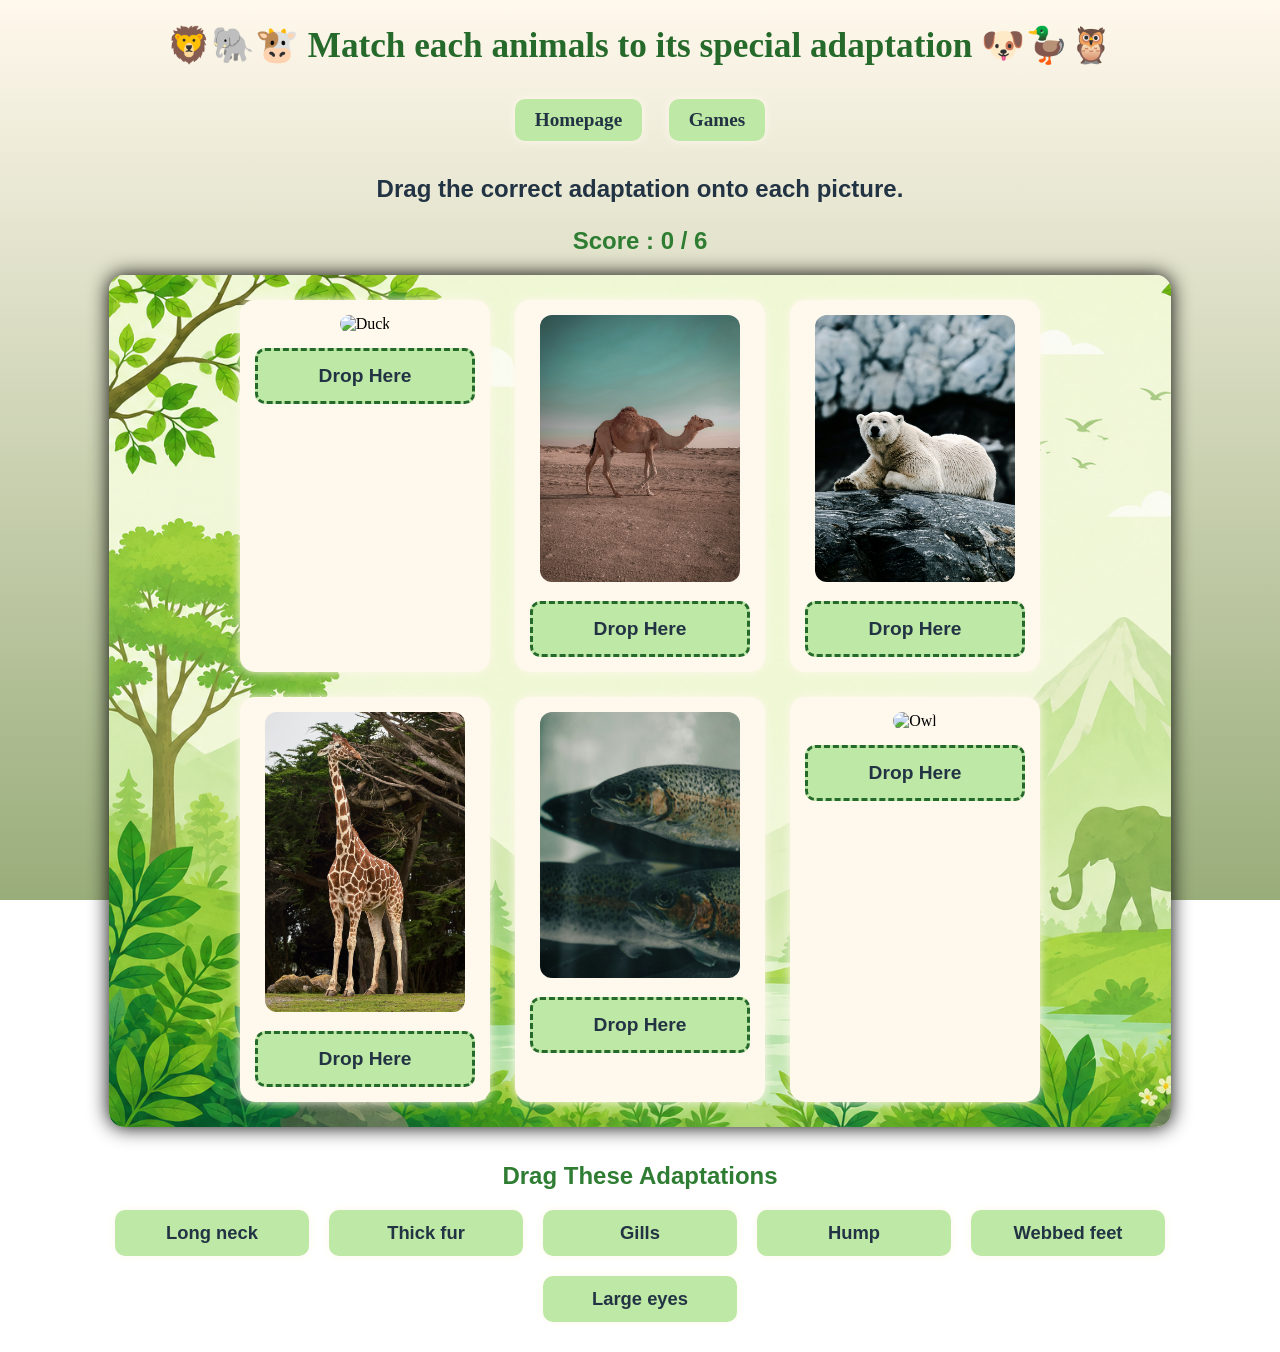
==== junior-games/adaptations-game.html @ 372d8a11 "my first commit" ====
<!DOCTYPE html>
<html lang="en">

<head>
    <meta charset="UTF-8">
    <meta name="viewport" content="width=device-width, initial-scale=1.0">
    <title>Adaptations Game</title>

    <link rel="stylesheet" href="../assets/css/junior-games.css">
</head>

<body>

    <header class="junior-header">
        <h1 class="junior-h1">Match each animals to its special adaptation</h1>

        <a class="junior-anchor" href="../../index.html">Homepage</a>
        <a class="junior-anchor" href="index.html">Games</a>
    </header>

    <p class="junior-para">
        Drag the correct adaptation onto each picture.
    </p>

    <h2 id="score">Score : 0 / 6</h2>

    <div class="junior-container">

        <!-- Duck -->
        <div class="junior-div">
            <img src="../assets/images/animals/duck-webbedfeet.jpg" alt="Duck"
                class="junior-image">

            <div class="drop-zone"
                data-answer="webbed-feet">
                Drop Here
            </div>
        </div>

        <!-- Camel -->
        <div class="junior-div">
            <img src="../assets/images/animals/camel-desert.jpg" alt="Camel"
                class="junior-image">

            <div class="drop-zone"
                data-answer="hump">
                Drop Here
            </div>
        </div>

        <!-- Polar Bear -->
        <div class="junior-div">
            <img src="../assets/images/animals/polarbear-polarregion.jpg" alt="Polar Bear"
                class="junior-image">

            <div class="drop-zone"
                data-answer="thick-fur">
                Drop Here
            </div>
        </div>

        <!-- Giraffe -->
        <div class="junior-div">
            <img src="../assets/images/animals/giraffe-grassland.jpg" alt="Giraffe"
                class="junior-image">

            <div class="drop-zone"
                data-answer="long-neck">
                Drop Here
            </div>
        </div>

        <!-- Fish -->
        <div class="junior-div">
            <img src="../assets/images/animals/fish-gills.jpg" alt="Fish"
                class="junior-image">

            <div class="drop-zone"
                data-answer="gills">
                Drop Here
            </div>
        </div>

        <!-- Owl -->
        <div class="junior-div">
            <img src="../assets/images/animals/owl-largeeyes.jpg" alt="Owl"
                class="junior-image">

            <div class="drop-zone"
                data-answer="large-eyes">
                Drop Here
            </div>
        </div>

    </div>

    <h2 class="drag-title">
        Drag These Adaptations 
    </h2>

    <div class="drag-container">

        <div class="drag-item"
            draggable="true"
            data-name="webbed-feet">
            Webbed feet
        </div>

        <div class="drag-item"
            draggable="true"
            data-name="hump">
            Hump
        </div>

        <div class="drag-item"
            draggable="true"
            data-name="thick-fur">
            Thick fur
        </div>

        <div class="drag-item"
            draggable="true"
            data-name="long-neck">
            Long neck
        </div>

        <div class="drag-item"
            draggable="true"
            data-name="gills">
            Gills
        </div>

        <div class="drag-item"
            draggable="true"
            data-name="large-eyes">
            Large eyes
        </div>

    </div>

    <h2 id="message"></h2>

    <!-- Sounds -->
    <audio id="correctSound">
        <source src="../assets/sounds/correct.mp3" type="audio/mpeg">
    </audio>

    <audio id="wrongSound">
        <source src="../assets/sounds/wrong.mp3" type="audio/mpeg">
    </audio>

    <audio id="winSound">
        <source src="../assets/sounds/win.mp3" type="audio/mpeg">
    </audio>

    <script src="../assets/javascript/general-games-match.js"></script>

</body>

</html>
---- assets/css/junior-games.css ----
body {
    background: linear-gradient(to bottom, #fff8ec, #99ad7a);
    background-size: cover;
    background-repeat: no-repeat;
    background-attachment: fixed;
}
header{
    font-size: 26px;
    color: #256a2b;
    margin-bottom: 20px;
    text-align: center;
}
h2 {
    color: #256a2b;
}
a {
    text-decoration: none;
    font-weight: bold;
    font-size: 20px;
}

/* JUNIOR-GAMES GROUPS-GAME.HTML */
/* ===========================
   PAGE
=========================== */

.general-game{
    margin:0;
    padding:20px;
    background:linear-gradient(to bottom,#FFF8EC,#99AD7A);
    background-repeat:no-repeat;
    background-size:cover;
    background-attachment:fixed;
}

/* ===========================
   HEADER
=========================== */

.general-header{
    text-align:center;
    font-family:cursive,sans-serif;
    color:#256a2b;
    margin-bottom:20px;
}

.junior-h1{
    font-size:2.2rem;
}

.junior-h1::before{
    content:"🦁🐘🐮 ";
}

.junior-h1::after{
    content:" 🐶🦆🦉";
}

.junior-anchor{
    display:inline-block;
    margin:10px;
    padding:10px 20px;
    text-decoration:none;
    background:#bee8a5;
    color:#234;
    font-size:1.2rem;
    font-weight:bold;
    border-radius:10px;
    box-shadow:0 0 10px #fff8ec;
}

.junior-anchor:hover{
    background:#98d77a;
}

/* ===========================
   PARAGRAPH
=========================== */

.junior-para{
    text-align:center;
    font-size:1.5rem;
    font-family:cursive,sans-serif;
    color:#234;
    font-weight:bold;
}

/* ===========================
   SCORE
=========================== */

#score{
    text-align:center;
    color:#256a2b;
    font-family:cursive,sans-serif;
    margin-bottom:20px;
}

/* ===========================
   IMAGE GRID
=========================== */

.junior-container{

    width:80%;
    margin:auto;

    display:flex;
    flex-wrap:wrap;
    justify-content:center;
    gap:25px;

    padding:25px;

    border-radius:15px;

    background-image:url("../images/backgrounds/junior-background.png");
    background-size:cover;
    background-repeat:no-repeat;

    box-shadow:0 0 20px;
}

.junior-div{

    width:220px;

    padding:15px;

    text-align:center;

    background:#FFF8EC;

    border-radius:15px;

    box-shadow:0 0 10px #fff8ec;

}

.junior-image{

    width:200px;
    border-radius:12px;

}

/* ===========================
   DROP ZONE
=========================== */

.drop-zone{

    margin-top:15px;

    height:50px;

    border:3px dashed #256a2b;

    border-radius:10px;

    display:flex;

    justify-content:center;

    align-items:center;

    font-size:1.2rem;

    font-weight:bold;

    font-family:cursive,sans-serif;

    color:#234;

    background:#bee8a5;

}

/* Correct answer */

.correct{

    background:#98d77a;

    border:3px solid #256a2b;

}

/* ===========================
   DRAG AREA
=========================== */

.drag-title{

    margin-top:40px;

    text-align:center;

    color:#256a2b;

    font-family:cursive,sans-serif;

}

.drag-container{

    width:80%;

    margin:25px auto;

    display:flex;

    flex-wrap:wrap;

    justify-content:center;

    gap:20px;

}

.drag-item{

    width:160px;

    padding:12px;

    text-align:center;

    background:#bee8a5;

    border-radius:10px;

    cursor:grab;

    font-size:1.2rem;

    font-family:cursive,sans-serif;

    font-weight:bold;

    color:#234;

    box-shadow:0 0 8px #fff8ec;

    user-select:none;

}

.drag-item:hover{

    background:#98d77a;

}

/* ===========================
   WIN MESSAGE
=========================== */

#message{

    text-align:center;

    color:#256a2b;

    font-family:cursive,sans-serif;

    margin:30px;

    font-size:2rem;

    font-weight:bold;

}

/* ===========================
   MOBILE
=========================== */

@media(max-width:768px){

    .junior-container{

        width:95%;

    }

    .drag-container{

        width:95%;

    }

    .junior-div{

        width:180px;

    }

    .junior-image{

        width:160px;

    }

    .drag-item{

        width:140px;

        font-size:1rem;

    }

    .junior-h1{

        font-size:1.7rem;

    }

}
/* ===========================================
   VERTEBRATES & INVERTEBRATES GAME
=========================================== */

.classify-container{
    width:90%;
    margin:30px auto;
    display:flex;
    justify-content:space-evenly;
    align-items:flex-start;
    flex-wrap:wrap;
    gap:30px;
}

.category{
    width:420px;
    min-height:420px;
    background:#FFF8EC;
    border-radius:15px;
    box-shadow:0 0 15px ;
    padding:20px;
}

.category-title{
    text-align:center;
    color:#256a2b;
    font-family:cursive,sans-serif;
    font-size:2rem;
    margin-bottom:20px;
}

.big-zone{
    min-height:300px;
    border:3px dashed #256a2b;
    border-radius:15px;
    background:#F6FFE8;
    display:flex;
    flex-wrap:wrap;
    align-content:flex-start;
    justify-content:center;
    gap:15px;
    padding:15px;
}

.big-zone.drag-over{
    background:#DFF6D0;
}

.drag-title{
    text-align:center;
    color:#256a2b;
    margin-top:40px;
    font-family:cursive,sans-serif;
}

.drag-container{
    width:90%;
    margin:25px auto;
    display:flex;
    justify-content:center;
    flex-wrap:wrap;
    gap:18px;
}

.drag-item{
    width:160px;
    padding:12px;
    text-align:center;
    background:#BEE8A5;
    border-radius:10px;
    cursor:grab;
    font-size:1.2rem;
    font-family:cursive,sans-serif;
    font-weight:bold;
    color:#234;
    user-select:none;
    box-shadow:0 0 8px #FFF8EC;
    transition:0.2s;
}

.drag-item:hover{
    background:#98D77A;
    transform:scale(1.05);
}

.drag-item:active{
    cursor:grabbing;
}

.big-zone .drag-item{
    width:140px;
    margin:5px;
    cursor:default;
}

#score{
    text-align:center;
    color:#256a2b;
    font-family:cursive,sans-serif;
    margin-top:20px;
}

#message{
    text-align:center;
    font-size:2rem;
    font-family:cursive,sans-serif;
    color:#256a2b;
    margin:30px;
}

/* ===========================
   MOBILE
=========================== */

@media(max-width:900px){

    .classify-container{
        flex-direction:column;
        align-items:center;
    }

    .category{
        width:90%;
    }

}

@media(max-width:600px){

    .drag-item{
        width:130px;
        font-size:1rem;
    }

    .category-title{
        font-size:1.6rem;
    }

    .big-zone{
        min-height:250px;
    }

}
/* ==========================================
   ORDER GAME (Food Chain & Life Cycle)
========================================== */

#chainTitle, #cycleTitle{
    text-align:center;
    font-family:cursive,sans-serif;
    color:#2E7D32;
    margin-top:20px;
}

.order-container{

    width:90%;
    margin:30px auto;

    display:flex;
    justify-content:center;
    flex-wrap:wrap;
    gap:20px;

}

.order-box{

    width:170px;
    min-height:70px;

    border:3px dashed #2E7D32;

    border-radius:12px;

    background:#F6FFE8;

    display:flex;
    justify-content:center;
    align-items:center;

    font-family:cursive,sans-serif;
    font-size:1.1rem;
    font-weight:bold;

    color:#234;

    padding:10px;

    transition:0.2s;

}

.order-box.drag-over{

    background:#DFF6D0;

}

.drag-title{

    text-align:center;

    color:#2E7D32;

    margin-top:35px;

    font-family:cursive,sans-serif;

}

.drag-container{

    width:90%;

    margin:20px auto;

    display:flex;

    justify-content:center;

    flex-wrap:wrap;

    gap:20px;

}

.drag-item{

    width:170px;

    padding:12px;

    text-align:center;

    background:#BEE8A5;

    border-radius:10px;

    cursor:grab;

    user-select:none;

    font-family:cursive,sans-serif;

    font-size:1.15rem;

    font-weight:bold;

    color:#234;

    box-shadow:0 0 8px #FFF8EC;

    transition:0.2s;

}

.drag-item:hover{

    background:#98D77A;

    transform:scale(1.05);

}

.drag-item:active{

    cursor:grabbing;

}

#nextButton{

    padding:12px 25px;

    background:#98D77A;

    border:none;

    border-radius:10px;

    font-size:1.1rem;

    font-weight:bold;

    font-family:cursive,sans-serif;

    cursor:pointer;

    box-shadow:0 0 8px #FFF8EC;

}

#nextButton:hover{

    background:#7BC95C;

}

#score{

    text-align:center;

    color:#2E7D32;

    font-family:cursive,sans-serif;

}

#message{

    text-align:center;

    color:#2E7D32;

    font-family:cursive,sans-serif;

    font-size:2rem;

    margin:30px;

}


/* ===========================
   MOBILE
=========================== */

@media(max-width:900px){

    .order-container{

        gap:15px;

    }

    .order-box{

        width:140px;

    }

    .drag-item{

        width:140px;

    }

}

@media(max-width:600px){

    .order-box{

        width:90%;

    }

    .drag-item{

        width:90%;

    }

    #nextButton{

        width:90%;

    }

}
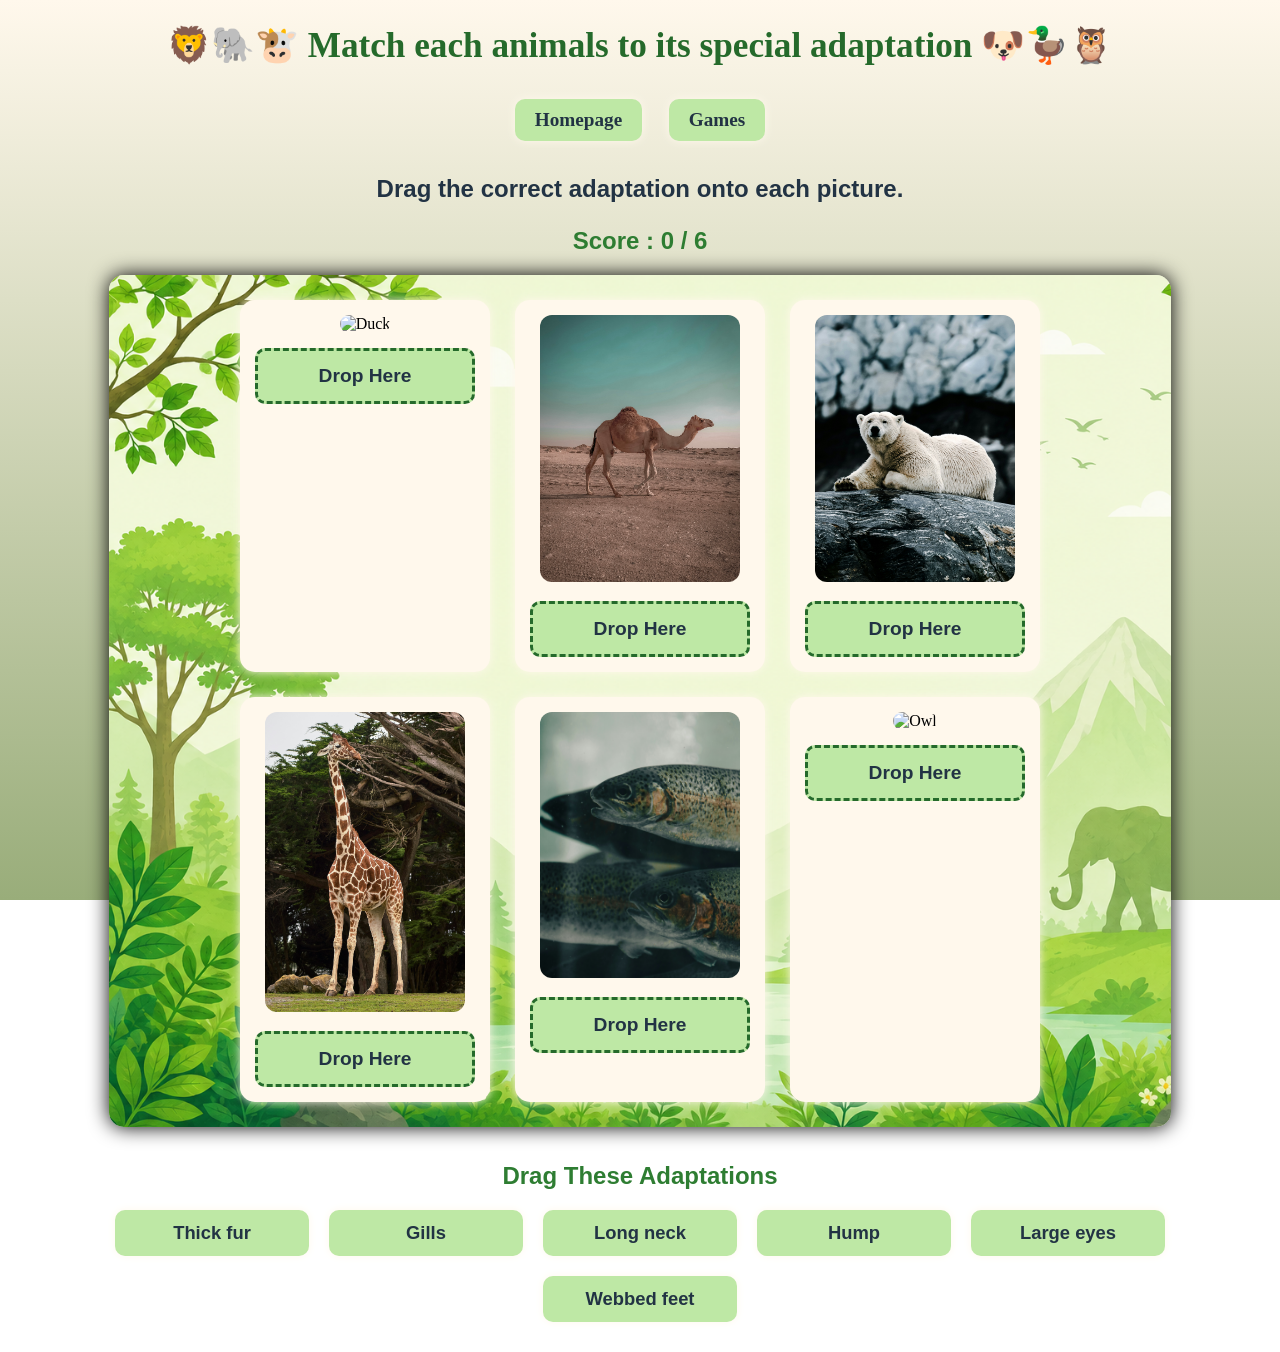
==== commit 9f14ffaa: "more changes added" ====
--- a/junior-games/adaptations-game.html
+++ b/junior-games/adaptations-game.html
@@ -152,6 +152,13 @@
     <audio id="winSound">
         <source src="../assets/sounds/win.mp3" type="audio/mpeg">
     </audio>
+    <!-- Wrong Answer -->
+     <div id="customAlert" class="custom-alert">
+    <div class="alert-box">
+        <p id="alertText"></p>
+        <button onclick="closeAlert()">OK</button>
+    </div>
+</div>
 
     <script src="../assets/javascript/general-games-match.js"></script>
 
--- a/assets/css/junior-games.css
+++ b/assets/css/junior-games.css
@@ -688,3 +688,34 @@
     }
 
 }
+/* Wrong Answer */
+.custom-alert {
+    display: none;
+    position: fixed;
+    inset: 0;
+    background: rgba(0,0,0,0.5);
+    justify-content: center;
+    align-items: center;
+    z-index: 9999;
+}
+
+.alert-box {
+    background: #ff4d4d;
+    color: white;
+    padding: 20px 30px;
+    border-radius: 10px;
+    text-align: center;
+    min-width: 280px;
+    box-shadow: 0 5px 15px rgba(0,0,0,0.3);
+}
+
+.alert-box button {
+    margin-top: 15px;
+    padding: 8px 20px;
+    border: none;
+    border-radius: 6px;
+    background: white;
+    color: #d10000;
+    font-weight: bold;
+    cursor: pointer;
+}
